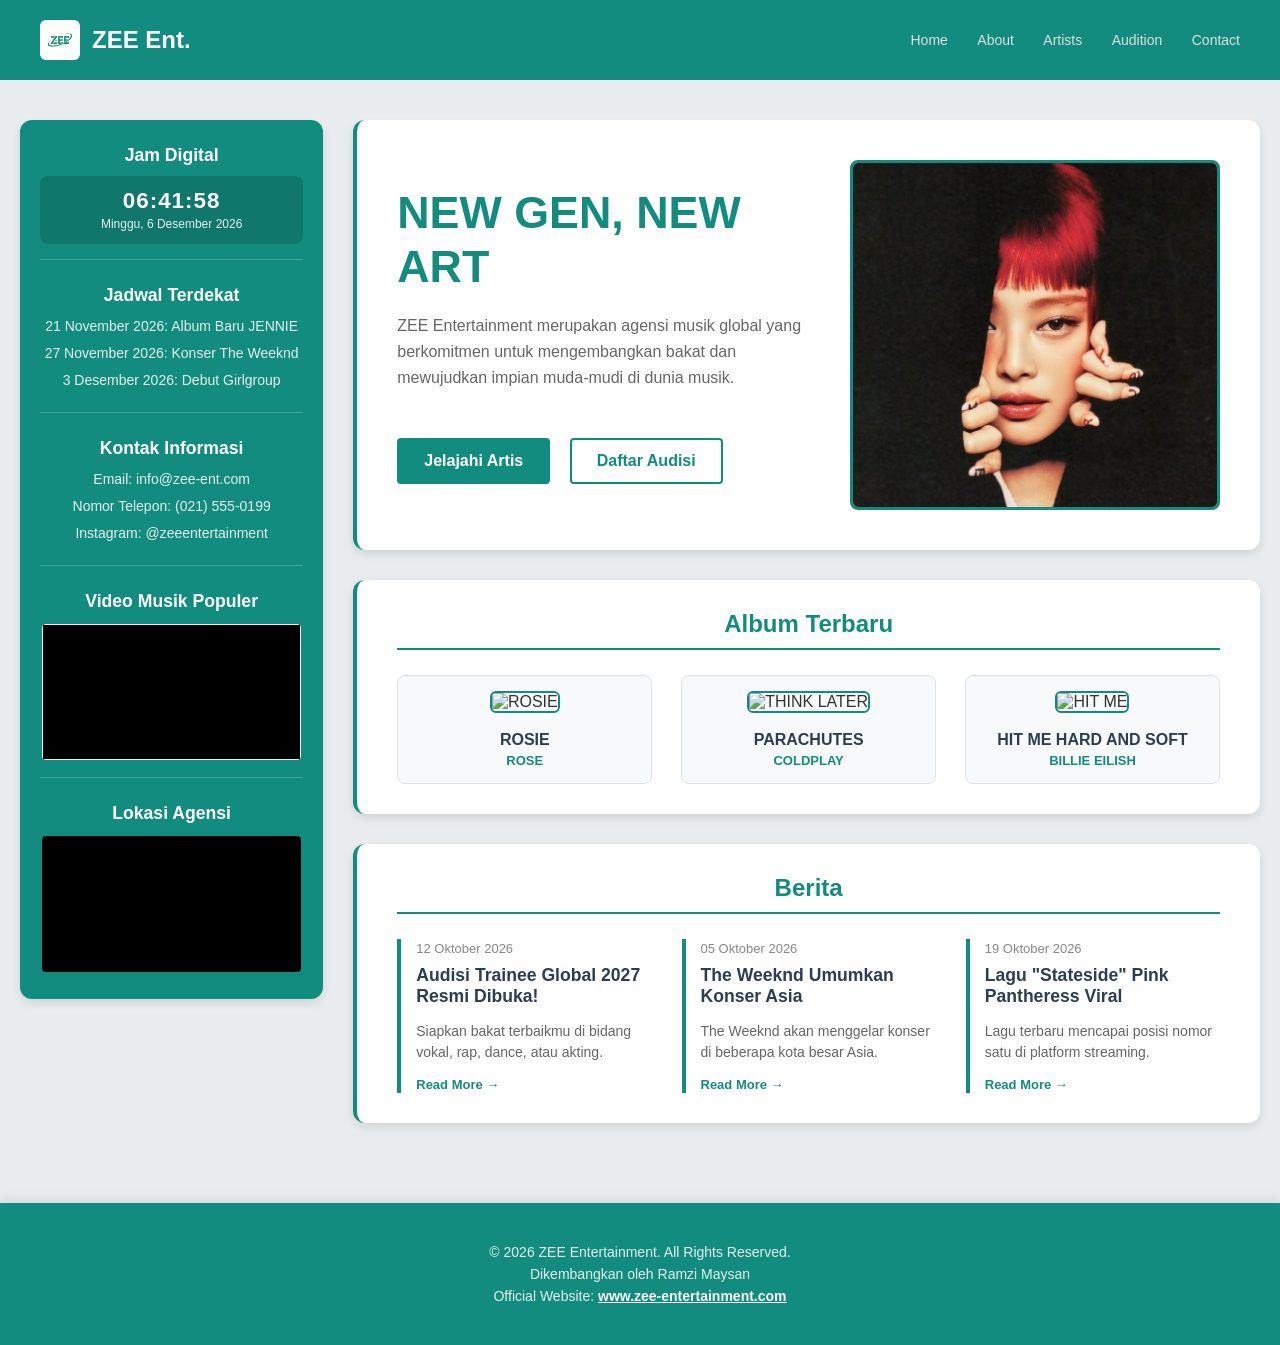
==== index.html @ 20dbb3f4 "Rename utsramzi.html to index.html" ====
<!DOCTYPE html>
<html lang="id">
<head>
    <meta charset="UTF-8">
    <meta name="viewport" content="width=device-width, initial-scale=1.0">
    <title>ZEE Entertainment</title>
    <link rel="icon" href="images/logozeefix.jpg" type="image/x-icon">
    <link rel="stylesheet" href="utsramzi.css">
</head>
<body>

    <header class="header-nav">
        <div class="logo">
            <img src="images/logozeefix.jpg" alt="Logo ZEE" class="img-logo">
            ZEE Ent.
        </div>
        <nav class="menu">
            <a href="utsramzi.html">Home</a>
            <a href="about.html">About</a>
            <a href="artists.html">Artists</a>
            <a href="audition.html">Audition</a>
            <a href="contact.html">Contact</a>
        </nav>
    </header>

    <div class="layout-utama">

 <!-- 1. Sidebar -->
        <aside class="bar-samping">
            
            <!-- Widget 1: Jam Digital -->
            <div class="isi-sidebar">
                <h3 style="text-align: center;"> Jam Digital </h3>
                <div class="kotak-jam">
                    <span id="jam-digital">00:00:00</span>
                    <small id="tanggal-digital">Sabtu, 7 Nov 2026</small>
                </div>
            </div>

            <!-- Widget 2: Jadwal -->
             <div class="isi-sidebar">
                <h3 style="text-align: center;">Jadwal Terdekat</h3>
                <p style="text-align: center;">21 November 2026: Album Baru JENNIE</p>
                <p style="text-align: center;">27 November 2026: Konser The Weeknd</p>
                <p style="text-align: center;">3 Desember 2026: Debut Girlgroup</p>
            </div>

            <!-- Widget 3: Kontak -->
             <div class="isi-sidebar">
                <h3 style="text-align: center;">Kontak Informasi</h3>
                <p style="text-align: center;"> Email: info@zee-ent.com </p>
                <p style="text-align: center;"> Nomor Telepon: (021) 555-0199</p>
                <p style="text-align: center;"> Instagram: @zeeentertainment</p>
            </div>

            <!-- Widget 4: Video YouTube  -->
            <div class="isi-sidebar">
                <h3 style="text-align: center;"> Video Musik Populer</h3>
                <div class="kotak-media-sidebar">
                    <iframe width="560" height="315" src="https://www.youtube.com/embed/ekr2nIex040?si=aJsuRG7aDDVz5GC1" title="YouTube video player" frameborder="0" allow="accelerometer; autoplay; clipboard-write; encrypted-media; gyroscope; picture-in-picture; web-share" referrerpolicy="strict-origin-when-cross-origin" allowfullscreen style="border: 1px solid #e9ecef;"></iframe>
                </div>
            </div>

            <!-- Widget 5: Peta -->
            <div class="isi-sidebar" style="border-bottom: none; margin-bottom: 0; padding-bottom: 0;">
                <h3 style="text-align: center;">Lokasi Agensi</h3>
                <div class="kotak-media-sidebar">
                    <iframe src="https://www.google.com/maps/embed?pb=!1m18!1m12!1m3!1d495.6750178428156!2d106.72001643073162!3d-6.34219276404519!2m3!1f0!2f0!3f0!3m2!1i1024!2i768!4f13.1!3m3!1m2!1s0x2e69e57f9865ff21%3A0xd285bf3b8ac6d1ca!2sPerumahan%20Graha%20Mutiara%20Pamulang!5e0!3m2!1sid!2sid!4v1794028694097!5m2!1sid!2sid" width="600" height="450" style="border:0;" allowfullscreen="" loading="lazy" referrerpolicy="strict-origin-when-cross-origin"></iframe>
                </div>
            </div>
        </aside>

        <main class="kolom-konten">
            <section class="hero-konten" style="border-left: solid 4px  #128c7e;">
                <div class="hero-teks">
                    <h1>NEW GEN, NEW ART</h1>
                    <p>ZEE Entertainment merupakan agensi musik global yang berkomitmen untuk mengembangkan bakat dan mewujudkan impian muda-mudi di dunia musik.</p>
                    <br>
                    <a href="artists.html" class="tombol tombol-solid">Jelajahi Artis</a>
                    <a href="audition.html" class="tombol tombol-garis">Daftar Audisi</a>
                </div>
                <div class="hero-gambar">
                    <img id="banner-otomatis" src="images/banner1.jpg" alt="Banner ZEE" class="img-banner">
                </div>
            </section>

         <!-- ALBUM TERBARU -->
            <section class="album-terbaru" style="border-left: solid 4px  #128c7e;">
                <h2 class="judul-section" style="text-align: center;">Album Terbaru</h2>
                <div class="kotak-album">
                    
                  
                    <article class="item-album">
                        <a href="https://rosesarerosie.lnk.to/rosieAW?intcmp=240930/rosesarerosie/atl/hp/s_hp/but/hdr/ww/rosie-pre-order-header" target="_blank" class="link-album">
                            <img src="https://i.pinimg.com/1200x/2d/fd/18/2dfd183cab9b85e420954d6d70d487f3.jpg" alt="ROSIE">
                            <h3>ROSIE</h3>
                            <p>ROSE</p>
                        </a>
                    </article>

                  
                    <article class="item-album">
                        <a href="https://www.coldplay.com/release/parachutes/" target="_blank" class="link-album">
                            <img src="https://i.pinimg.com/1200x/69/97/6f/69976f8830dc25c794aa6f39cc616b64.jpg" alt="THINK LATER">
                            <h3>PARACHUTES</h3>
                            <p>COLDPLAY</p>
                        </a>
                    </article>

                    
                    <article class="item-album">
                        <a href="https://store.billieeilish.com/products/hit-me-hard-and-soft-standard-cd" target="_blank" class="link-album">
                            <img src="https://i.pinimg.com/736x/87/25/bb/8725bb3d81ad0bba976ed9829f711313.jpg" alt="HIT ME">
                            <h3>HIT ME HARD AND SOFT</h3>
                            <p>BILLIE EILISH</p>
                        </a>
                    </article>

                </div>
            </section>

            <section class="kotak-sekilas-berita" style="border-left: solid 4px  #128c7e;">
                <h2 class="judul-section" style="text-align: center;">Berita</h2>
                <div class="baris-berita">
                    <article class="item-berita">
                        <small class="tanggal">12 Oktober 2026</small>
                        <h3><a href="artikel1.html">Audisi Trainee Global 2027 Resmi Dibuka!</a></h3>
                        <p>Siapkan bakat terbaikmu di bidang vokal, rap, dance, atau akting.</p>
                        <a href="artikel1.html" class="link-readmore">Read More &rarr;</a>
                    </article>
                    <article class="item-berita">
                        <small class="tanggal">05 Oktober 2026</small>
                        <h3><a href="artikel2.html">The Weeknd Umumkan Konser Asia</a></h3>
                        <p>The Weeknd akan menggelar konser di beberapa kota besar Asia.</p>
                        <a href="artikel2.html" class="link-readmore">Read More &rarr;</a>
                    </article>
                    <article class="item-berita">
                        <small class="tanggal">19 Oktober 2026</small>
                        <h3><a href="artikel3.html">Lagu "Stateside" Pink Pantheress Viral</a></h3>
                        <p>Lagu terbaru mencapai posisi nomor satu di platform streaming.</p>
                        <a href="artikel3.html" class="link-readmore">Read More &rarr;</a>
                    </article>
                </div>
            </section>
        </main>
    </div>

    <footer class="footer-utama">
        <div class="footer-container">
            <p>&copy; 2026 ZEE Entertainment. All Rights Reserved.</p>
            <p class="footer-desain">Dikembangkan oleh Ramzi Maysan</p>
            <p class="footer-link">
                Official Website: <a href="https://www.zee-entertainment.com" target="_blank">www.zee-entertainment.com</a>
            </p>
        </div>
    </footer>

<script src="utsramzi.js"></script>
</body>
</html>
---- utsramzi.css ----
/* =========================================
   1. PENGATURAN DASAR & RESET
   ========================================= */
* {
    box-sizing: border-box;
}

body {
    margin: 0;
    padding: 0;
    font-family: 'Segoe UI', Tahoma, Geneva, Verdana, sans-serif;
    background-color: #e9ecef;
    color: #333333;
}

/* =========================================
   2. HEADER & NAVIGASI
   ========================================= */
.header-nav {
    background-color: #128c7e;
    padding: 20px 40px;
    display: flex;
    justify-content: space-between;
    align-items: center;
}

.logo {
    font-size: 1.5rem;
    font-weight: bold;
    color: #ffffff;
    display: flex;
    align-items: center;
    gap: 12px;
}

.img-logo {
    width: 40px;
    height: 40px;
    object-fit: contain;
    border-radius: 6px;
    background-color: #ffffff;
    padding: 3px;
}

.menu a {
    color: #e0e0e0;
    text-decoration: none;
    margin-left: 25px;
    font-size: 14px;
    font-weight: 500;
    transition: color 0.3s;
}

.menu a:hover {
    color: #ffffff;
}

/* =========================================
   3. LAYOUT UTAMA (SIDEBAR & KONTEN)
   ========================================= */
.layout-utama {
    display: flex;
    gap: 30px;
    max-width: 1300px;
    margin: 40px auto;
    padding: 0 20px;
    align-items: flex-start;
}

/* Sidebar Kiri */
.bar-samping {
    width: 25%;
    background-color: #128c7e;
    color: #ffffff;
    padding: 25px 20px;
    border-radius: 12px;
    box-shadow: 0 4px 10px rgba(0,0,0,0.1);
}

.isi-sidebar {
    margin-bottom: 25px;
    padding-bottom: 15px;
    border-bottom: 1px solid rgba(255,255,255,0.2);
}

.isi-sidebar h3 {
    margin: 0 0 10px 0;
    font-size: 1.1rem;
    color: #ffffff;
}

.isi-sidebar p {
    margin: 6px 0;
    font-size: 14px;
    color: #e6f4f1;
    line-height: 1.5;
}

.kotak-jam {
    background-color: rgba(0, 0, 0, 0.15);
    padding: 12px;
    border-radius: 8px;
    text-align: center;
}

#jam-digital {
    font-size: 1.4rem;
    font-weight: bold;
    display: block;
    letter-spacing: 1px;
}

#tanggal-digital {
    font-size: 12px;
    color: #e6f4f1;
}

/* Kolom Kanan */
.kolom-konten {
    width: 75%;
}

/* =========================================
   4. HERO KONTEN & BANNER
   ========================================= */
.hero-konten {
    background-color: #ffffff;
    padding: 40px;
    border-radius: 12px;
    display: flex;
    justify-content: space-between;
    align-items: center;
    gap: 40px;
    box-shadow: 0 4px 8px rgba(0,0,0,0.1);
    margin-bottom: 30px;
}

.hero-teks {
    width: 50%;
}

.hero-teks h1 {
    font-size: 2.8rem;
    margin: 0 0 20px 0;
    line-height: 1.2;
    color: #128c7e;
}

.hero-teks p {
    font-size: 16px;
    line-height: 1.6;
    color: #666666;
    margin-bottom: 30px;
}

.tombol {
    padding: 12px 25px;
    text-decoration: none;
    font-weight: bold;
    margin-right: 15px;
    border-radius: 4px;
    border: 2px solid #128c7e;
    display: inline-block;
    transition: all 0.3s;
}

.tombol-solid {
    background-color: #128c7e;
    color: #ffffff;
}

.tombol-solid:hover {
    background-color: #0e6c60;
    border-color: #0e6c60;
}

.tombol-garis {
    background-color: transparent;
    color: #128c7e;
}

.tombol-garis:hover {
    background-color: rgba(18, 140, 126, 0.1);
}

.hero-gambar {
    width: 45%;
}

.img-banner {
    width: 100%;
    height: 350px;
    object-fit: cover;
    border-radius: 8px;
    border: 3px solid #128c7e;
    display: block;
    transition: opacity 0.5s ease-in-out;
}

/* =========================================
   5. BERITA
   ========================================= */


.kotak-sekilas-berita, .album-terbaru {
    background-color: #ffffff;
    padding: 30px 40px;
    border-radius: 12px;
    box-shadow: 0 4px 8px rgba(0,0,0,0.1);
    margin-bottom: 30px;
}

.judul-section {
    color: #128c7e;
    margin: 0 0 25px 0;
    border-bottom: 2px solid #128c7e;
    padding-bottom: 10px;
}

.baris-berita {
    display: flex;
    justify-content: space-between;
    gap: 30px;
}

.item-berita {
    width: 32%;
    border-left: 4px solid #128c7e;
    padding-left: 15px;
}

.tanggal {
    color: #888888;
    font-size: 13px;
}

.item-berita h3 {
    font-size: 1.1rem;
    margin: 8px 0;
}

.item-berita h3 a {
    color: #2c3e50;
    text-decoration: none;
}

.item-berita h3 a:hover {
    color: #128c7e;
}

.item-berita p {
    color: #666666;
    font-size: 14px;
    line-height: 1.5;
    margin-bottom: 12px;
}

.link-readmore {
    color: #128c7e;
    text-decoration: none;
    font-size: 13px;
    font-weight: bold;
}

.link-readmore:hover {
    text-decoration: underline;
}

/* =========================================
   6. ALBUM TERBARU
   ========================================= */
.kotak-album {
    display: flex;
    justify-content: space-between;
    gap: 25px;
}

.item-album {
    width: 31%;
    text-align: center;
    background-color: #f8f9fa;
    padding: 15px;
    border-radius: 8px;
    border: 1px solid #dee2e6;
}

.item-album img {
    width: 100%;
    height: 220px;
    object-fit: cover;
    border-radius: 6px;
    border: 2px solid #128c7e;
    margin-bottom: 10px;
}

.item-album h3 {
    color: #2c3e50;
    font-size: 1rem;
    margin: 8px 0 4px 0;
}

.item-album p {
    color: #128c7e;
    font-size: 13px;
    font-weight: bold;
    margin: 0;
}

/* --- STYLING LINK & EFEK HOVER ALBUM TERBARU --- */
.link-album {
    text-decoration: none; /* Menghilangkan garis bawah bawaan link */
    color: inherit;        /* Mengikuti warna teks asli */
    display: block;
    transition: transform 0.3s ease;
}

/* Efek saat kursor diarahkan ke kartu album (melayang & gambar membesar halus) */
.link-album:hover {
    transform: translateY(-5px);
}

.link-album:hover img {
    border-color: #0e6c60;
    box-shadow: 0 8px 16px rgba(0, 0, 0, 0.2);
}

.link-album:hover h3 {
    color: #128c7e; /* Judul berubah jadi hijau saat disorot */
}

/* =========================================
   7. HALAMAN LAIN (ABOUT, ARTISTS, AUDITION, CONTACT, ARTIKEL)
   ========================================= */
.about-container, .container-artis, .container-audisi, .container-contact, .artikel-container {
    max-width: 1100px;
    margin: 40px auto;
    padding: 0 20px;
}

.banner-tema, .pembuka-audisi, .pembuka-contact {
    background-color: #ffffff;
    padding: 40px;
    border-radius: 12px;
    text-align: center;
    margin-bottom: 30px;
    box-shadow: 0 4px 8px rgba(0,0,0,0.06);
    border-top: 5px solid #128c7e;
}

.pilar-hiburan, .dua-kolom, .grid-contact {
    display: flex;
    gap: 30px;
    margin-bottom: 30px;
    
}

.kotak-pilar, .kartu-putih, .kartu-visi, .kartu-misi, .kartu-info {
    background-color: #ffffff;
    padding: 30px;
    border-radius: 12px;
    box-shadow: 0 4px 8px rgba(0,0,0,0.06);
    flex: 1;
}

.timeline-box {
    display: flex;
    gap: 20px;
    margin-top: 20px;
}

.item-sejarah {
    flex: 1;
    background-color: #f8f9fa;
    padding: 20px;
    border-radius: 8px;
    border-left: 4px solid #128c7e;
}

.tahun-badge {
    background-color: #128c7e;
    color: #ffffff;
    padding: 4px 10px;
    border-radius: 4px;
    font-size: 12px;
    font-weight: bold;
}

.grid-tim {
    display: flex;
    justify-content: space-between;
    gap: 20px;
}

.kartu-manajemen {
    flex: 1;
    background-color: #f8f9fa;
    padding: 20px;
    border-radius: 8px;
    text-align: center;
    border-bottom: 4px solid #128c7e;
}

.avatar-inisial {
    width: 50px;
    height: 50px;
    background-color: #128c7e;
    color: #ffffff;
    font-size: 1.2rem;
    font-weight: bold;
    border-radius: 50%;
    display: flex;
    align-items: center;
    justify-content: center;
    margin: 0 auto 10px auto;
}

/* Grid Artis */
.grid-artis {
    display: grid;
    grid-template-columns: repeat(auto-fit, minmax(200px, 1fr));
    gap: 20px;
}

.kartu-artis {
    background-color: #ffffff;
    padding: 15px;
    border-radius: 8px;
    box-shadow: 0 4px 8px rgba(0,0,0,0.06);
    text-align: center;
    transition: transform 0.3s ease;
}

.kartu-artis:hover {
    transform: translateY(-5px);
}

.kartu-artis-link {
    text-decoration: none;
    color: inherit;
    display: block;
}

.img-artis {
    width: 100%;
    height: 300px;
    object-fit: cover;
    border-radius: 6px;
    border: 2px solid #128c7e;
}

/* MODIFIKASI NAMA ARTIS */
.nama-artis {
    font-weight: bold;
    color: #2c3e50;
    margin-top: 10px;
    font-size: 1rem;
    transition: color 0.3s ease; 
}


.kartu-artis:hover .nama-artis {
    color: #128c7e;
}


/* CSS HALAMAN ARTIS */
.filter-wrapper {
    display: flex;
    justify-content: center;
    align-items: center;
    gap: 10px;
    flex-wrap: wrap;
}

.btn-filter.aktif {
    background-color: #0e6c60 !important;
    border-color: #0e6c60 !important;
}

/* --- STYLING KOTAK SYARAT & KETENTUAN AUDISI --- */
.syarat-audisi-box {
    background-color: #ffffff;
    padding: 30px 40px;
    border-radius: 12px;
    margin-bottom: 30px;
    box-shadow: 0 4px 8px rgba(0,0,0,0.06);
    border-left: 6px solid #128c7e;
}

.syarat-audisi-box h2 {
    color: #2c3e50;
    margin-top: 0;
    margin-bottom: 15px;
    font-size: 1.4rem;
}

.daftar-syarat {
    margin: 0;
    padding-left: 20px;
    color: #555555;
    line-height: 1.8;
    font-size: 14.5px;
}

.daftar-syarat li {
    margin-bottom: 8px;
}

.daftar-syarat strong {
    color: #128c7e;
}

/* Form Audisi */
.kotak-form-audisi {
    display: flex;
    background-color: #ffffff;
    border-radius: 12px;
    overflow: hidden;
    box-shadow: 0 4px 12px rgba(0,0,0,0.08);
}

.foto-audisi-kiri {
    width: 40%;
    object-fit: cover;
}

.form-kanan {
    width: 60%;
    padding: 35px;
}

.form-kanan label {
    display: block;
    font-weight: bold;
    color: #2c3e50;
    margin-bottom: 6px;
    font-size: 14px;
}

.form-kanan input, .form-kanan select, .form-kanan textarea {
    width: 100%;
    padding: 10px;
    margin-bottom: 15px;
    border: 1px solid #ccc;
    border-radius: 6px;
    font-family: inherit;
}

.pilihan-radio {
    display: flex;
    margin-bottom: 15px;
}

.btn-kirim {
    background-color: #128c7e;
    color: #ffffff;
    border: none;
    padding: 12px 25px;
    border-radius: 6px;
    font-weight: bold;
    cursor: pointer;
}

.btn-reset {
    background-color: #e9ecef;
    color: #333333;
    border: none;
    padding: 12px 20px;
    border-radius: 6px;
    font-weight: bold;
    cursor: pointer;
}

/* kontak sosmed */
.kotak-sosmed {
    background-color: #128c7e;
    color: #ffffff;
    padding: 30px;
    border-radius: 12px;
    text-align: center;
}

.deret-sosmed {
    display: flex;
    justify-content: center;
    gap: 15px;
    margin-top: 15px;
}

.deret-sosmed a {
    background-color: #ffffff;
    color: #128c7e;
    text-decoration: none;
    padding: 8px 20px;
    border-radius: 6px;
    font-weight: bold;
}

/* Artikel */
.artikel-container {
    max-width: 850px;
    background-color: #ffffff;
    padding: 40px;
    border-radius: 12px;
    box-shadow: 0 4px 10px rgba(0,0,0,0.08);
}

.foto-artikel {
    width: 100%;
    height: 380px;
    object-fit: cover;
    border-radius: 8px;
    margin-bottom: 25px;
    margin-top: 10px;
    border: 3px solid #128c7e;
}

/* =========================================
   8. FOOTER
   ========================================= */
.footer-utama {
    background-color: #128c7e;
    color: #ffffff;
    text-align: center;
    padding: 35px 20px;
    margin-top: 50px;
    box-shadow: 0 -4px 10px rgba(0,0,0,0.08);
}

.footer-container p {
    margin: 6px 0;
    font-size: 14px;
    color: #e6f4f1;
}

.footer-desain {
    font-size: 13px;
    color: #d1e7dd;
}

.footer-link a {
    color: #ffffff;
    text-decoration: underline;
    font-weight: bold;
}

.footer-link a:hover {
    color: #2c3e50;
}

/* --- STYLING SIDEBAR --- */
.kotak-media-sidebar {
    width: 100%;
    height: 140px; 
    border-radius: 6px;
    overflow: hidden;
    border: 2px solid #128c7e;
    background-color: #000000;
}

.kotak-media-sidebar iframe {
    width: 100%;
    height: 100%;
    border: none;
    display: block;
}

/* Visi & Misi (2 Kolom) */
.dua-kolom {
    display: flex;
    gap: 30px;
    margin-bottom: 30px;
    margin-top: 30px;
}

.kotak-visi {
    flex: 1;
    background-color: #128c7e;
    color: #ffffff;
    padding: 35px;
    border-radius: 12px;
    border-top: 5px solid #128c7e;
    box-shadow: 0 4px 8px rgba(0,0,0,0.08);
}

.kotak-visi h2 {
    color: #20c997;
    margin-top: 0;
}

.kotak-visi p {
    line-height: 1.6;
    color: #e9ecef;
}

.kotak-misi {
    flex: 1.2;
    background-color: #ffffff;
    padding: 35px;
    border-radius: 12px;
    box-shadow: 0 4px 8px rgba(0,0,0,0.06);
}

.daftar-hijau {
    padding-left: 20px;
    line-height: 1.7;
    color: #555555;
}

.daftar-hijau li {
    margin-bottom: 12px;
}

.daftar-hijau strong {
    color: #128c7e;
}

strong {
    color: #128c7e;
}
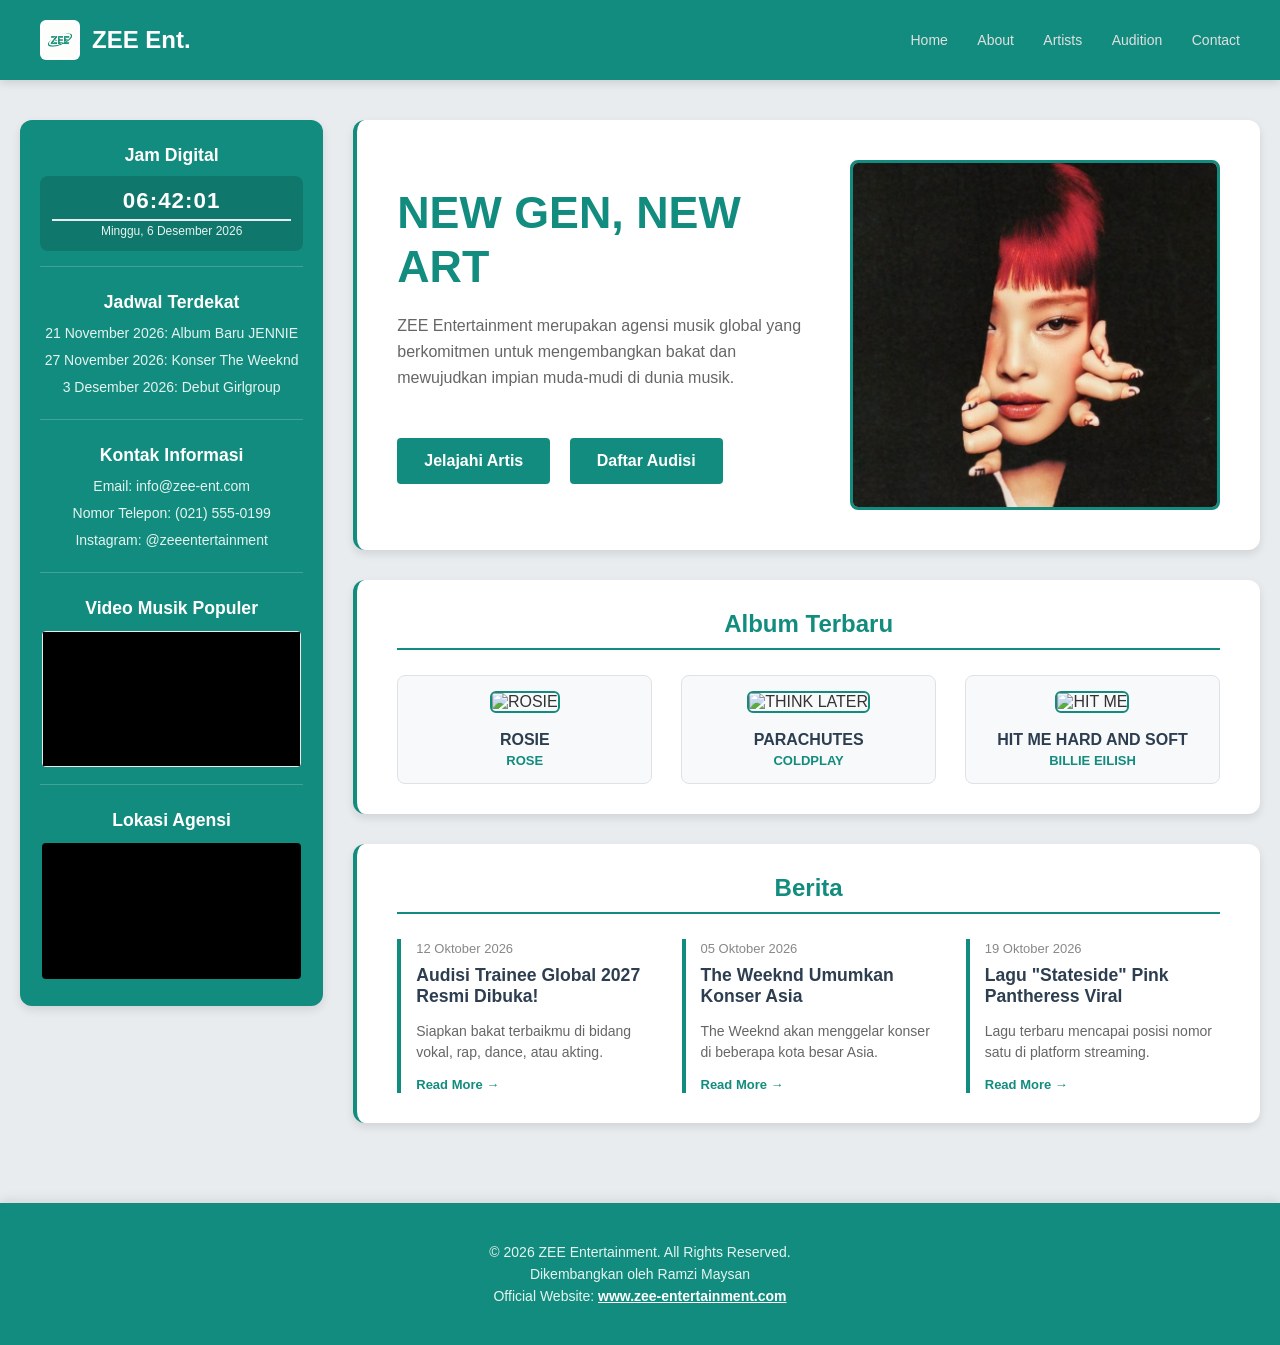
==== commit ebb3830a: "Add files via upload" ====
--- a/index.html
+++ b/index.html
@@ -15,7 +15,7 @@
             ZEE Ent.
         </div>
         <nav class="menu">
-            <a href="utsramzi.html">Home</a>
+            <a href="index.html">Home</a>
             <a href="about.html">About</a>
             <a href="artists.html">Artists</a>
             <a href="audition.html">Audition</a>
@@ -32,7 +32,7 @@
             <div class="isi-sidebar">
                 <h3 style="text-align: center;"> Jam Digital </h3>
                 <div class="kotak-jam">
-                    <span id="jam-digital">00:00:00</span>
+                    <span id="jam-digital" style="padding-bottom: 5px; border-bottom: solid 2px#e9ecef;">00:00:00</span>
                     <small id="tanggal-digital">Sabtu, 7 Nov 2026</small>
                 </div>
             </div>
@@ -150,11 +150,11 @@
             <p>&copy; 2026 ZEE Entertainment. All Rights Reserved.</p>
             <p class="footer-desain">Dikembangkan oleh Ramzi Maysan</p>
             <p class="footer-link">
-                Official Website: <a href="https://www.zee-entertainment.com" target="_blank">www.zee-entertainment.com</a>
+                Official Website: <a href="https://ramzi0808.github.io/utspengwebramzi/" target="_blank">www.zee-entertainment.com</a>
             </p>
         </div>
     </footer>
 
 <script src="utsramzi.js"></script>
 </body>
-</html>
+</html>
--- a/utsramzi.css
+++ b/utsramzi.css
@@ -22,6 +22,10 @@
     display: flex;
     justify-content: space-between;
     align-items: center;
+    position: sticky;
+    top: 0;
+    z-index: 1000; 
+    box-shadow: 0 2px 10px rgba(0, 0, 0, 0.15);
 }
 
 .logo {
@@ -175,12 +179,13 @@
 }
 
 .tombol-garis {
-    background-color: transparent;
-    color: #128c7e;
+    background-color: #128c7e;
+    color:white;
 }
 
 .tombol-garis:hover {
-    background-color: rgba(18, 140, 126, 0.1);
+    background-color: #0e6c60;
+    border-color: #0e6c60;
 }
 
 .hero-gambar {
